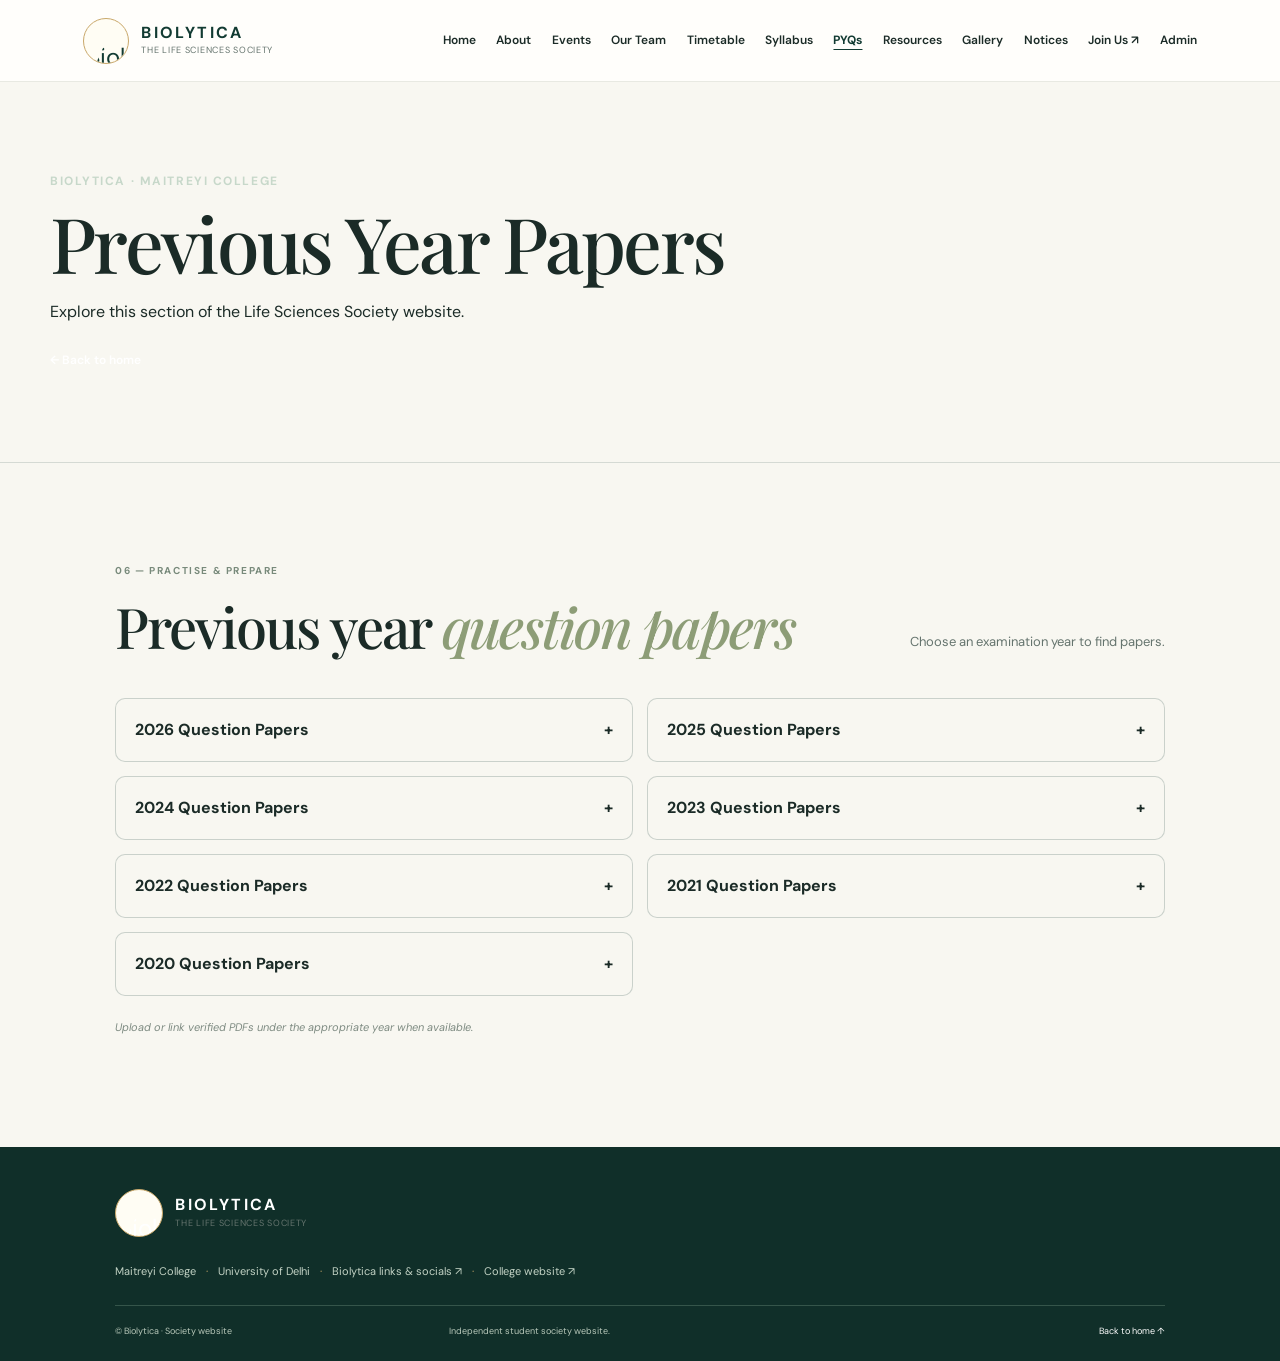
==== pyq.html @ ce1d99af "Add files via upload" ====
<!doctype html><html lang="en"><head><meta charset="utf-8"><meta name="viewport" content="width=device-width, initial-scale=1"><meta name="theme-color" content="#123b32"><meta name="description" content="Previous Year Papers — Biolytica, Life Sciences Society of Maitreyi College, University of Delhi."><title>Previous Year Papers | Biolytica</title><link rel="stylesheet" href="styles.css"></head><body><a class="skip-link" href="#main">Skip to content</a><header class="site-header"><a class="brand" href="index.html" aria-label="Biolytica home"><span class="brand-mark brand-logo"><img src="assets/biolytica-logo.jpg" alt="Biolytica Life Sciences Society logo"></span><span><strong>BIOLYTICA</strong><small>The Life Sciences Society</small></span></a><button class="menu-toggle" id="menuToggle" aria-expanded="false" aria-controls="primaryNav">Menu</button><nav id="primaryNav" class="nav"><a href="index.html" >Home</a><a href="about.html">About</a><a href="events.html">Events</a><a href="team.html">Our Team</a><a href="timetable.html">Timetable</a><a href="syllabus.html">Syllabus</a><a href="pyq.html" aria-current="page">PYQs</a><a href="resources.html">Resources</a><a href="gallery.html">Gallery</a><a href="notices.html">Notices</a><a href="join.html">Join Us ↗</a><a href="admin.html">Admin</a></nav></header><main id="main"><section class="page-intro"><p class="eyebrow">BIOLYTICA · MAITREYI COLLEGE</p><h1>Previous Year Papers</h1><p>Explore this section of the Life Sciences Society website.</p><a class="text-link" href="index.html">← Back to home</a></section><section class="pyq section-wrap tinted" id="pyq"><div class="section-heading"><div><div class="section-kicker">06 — PRACTISE &amp; PREPARE</div><h2>Previous year <em>question papers</em></h2></div><p>Choose an examination year to find papers.</p></div><div class="pyq-grid">
<details class="pyq-year"><summary>2026 Question Papers <span>+</span></summary><div class="pyq-content"><p>2026 papers for Life Sciences and relevant course subjects.</p><p class="section-footnote">PDF links for 2026 have not been supplied yet.</p></div></details><details class="pyq-year"><summary>2025 Question Papers <span>+</span></summary><div class="pyq-content"><p>2025 papers for Life Sciences and relevant course subjects.</p><p class="section-footnote">PDF links for 2025 have not been supplied yet.</p></div></details><details class="pyq-year"><summary>2024 Question Papers <span>+</span></summary><div class="pyq-content"><p>2024 papers for Life Sciences and relevant course subjects.</p><p class="section-footnote">PDF links for 2024 have not been supplied yet.</p></div></details><details class="pyq-year"><summary>2023 Question Papers <span>+</span></summary><div class="pyq-content"><p>2023 papers for Life Sciences and relevant course subjects.</p><p class="section-footnote">PDF links for 2023 have not been supplied yet.</p></div></details><details class="pyq-year"><summary>2022 Question Papers <span>+</span></summary><div class="pyq-content"><p>2022 papers for Life Sciences and relevant course subjects.</p><p class="section-footnote">PDF links for 2022 have not been supplied yet.</p></div></details><details class="pyq-year"><summary>2021 Question Papers <span>+</span></summary><div class="pyq-content"><p>2021 papers for Life Sciences and relevant course subjects.</p><p class="section-footnote">PDF links for 2021 have not been supplied yet.</p></div></details><details class="pyq-year"><summary>2020 Question Papers <span>+</span></summary><div class="pyq-content"><p>2020 papers for Life Sciences and relevant course subjects.</p><p class="section-footnote">PDF links for 2020 have not been supplied yet.</p></div></details></div><p class="section-footnote">Upload or link verified PDFs under the appropriate year when available.</p></section></main><footer class="footer"><a class="brand footer-brand" href="index.html"><span class="brand-mark brand-logo"><img src="assets/biolytica-logo.jpg" alt="Biolytica Life Sciences Society logo"></span><span><strong>BIOLYTICA</strong><small>The Life Sciences Society</small></span></a><div class="footer-info"><span>Maitreyi College</span><span>University of Delhi</span><span><a href="https://linktr.ee/biolyticamaitreyi2024" target="_blank" rel="noopener">Biolytica links &amp; socials ↗</a></span><span><a href="https://www.maitreyi.ac.in/" target="_blank" rel="noopener">College website ↗</a></span></div><div class="footer-bottom"><span>© <span id="year"></span> Biolytica · Society website</span><span>Independent student society website.</span><a href="index.html">Back to home ↑</a></div></footer><script src="script.js"></script></body></html>
---- styles.css ----
@import url('https://fonts.googleapis.com/css2?family=DM+Sans:wght@400;500;600;700&family=Playfair+Display:ital,wght@0,500;0,600;0,700;1,500;1,600&display=swap');
:root{--green:#123b32;--green2:#1f5144;--sage:#dfe9df;--cream:#f8f7f1;--paper:#fffefb;--gold:#c9a86a;--ink:#1b2b27;--muted:#65746e;--line:#dce2d9}
*{box-sizing:border-box}html{scroll-behavior:smooth;scroll-padding-top:85px}body{margin:0;background:var(--paper);color:var(--ink);font-family:"DM Sans",sans-serif;line-height:1.65}a{color:inherit;text-decoration:none}.skip-link{position:absolute;top:-60px;left:12px;background:white;padding:10px;z-index:20}.skip-link:focus{top:12px}.site-header{height:82px;padding:0 6.5%;display:flex;align-items:center;justify-content:space-between;background:var(--paper);border-bottom:1px solid #e8e9e2;position:sticky;top:0;z-index:10}.brand{display:flex;gap:12px;align-items:center;color:var(--green)}.brand-mark{width:39px;height:39px;display:grid;place-items:center;border:1px solid var(--gold);border-radius:50%;font-size:24px;color:var(--green)}.brand strong{display:block;font-size:16px;letter-spacing:.15em;line-height:1.3}.brand small{display:block;font-size:9px;letter-spacing:.08em;text-transform:uppercase;color:var(--muted)}.nav{display:flex;align-items:center;gap:28px;font-size:12px;font-weight:600}.nav a:hover,.text-link:hover,.inline-link:hover{color:#9a783f}.nav-join{padding:10px 17px;border:1px solid var(--green);border-radius:2px}.menu-toggle{display:none;background:none;border:1px solid var(--line);padding:8px 12px}
.hero{background:var(--green);color:white;min-height:620px;position:relative;display:grid;grid-template-columns:1.05fr .95fr;padding:90px 9% 85px;overflow:hidden}.hero-copy{position:relative;z-index:2;align-self:center}.eyebrow,.section-kicker{font-size:10px;letter-spacing:.16em;font-weight:700}.eyebrow{color:#c7d8ca;display:flex;align-items:center;gap:10px}.eyebrow span{width:22px;height:1px;background:var(--gold)}h1,h2,h3,p{margin-top:0}h1,h2{font-family:"Playfair Display",serif;font-weight:500;line-height:1.1;letter-spacing:-.035em}h1{font-size:clamp(48px,6vw,78px);margin:28px 0 24px}h1 em,h2 em{font-weight:500;color:var(--gold)}.hero-intro{max-width:470px;color:#d3dfd6;font-size:15px;line-height:1.9}.hero-actions{display:flex;align-items:center;gap:28px;margin-top:32px}.button{display:inline-flex;align-items:center;gap:24px;padding:14px 18px;font-size:12px;font-weight:700;border-radius:2px;transition:transform .2s}.button:hover{transform:translateY(-2px)}.button-light{background:var(--cream);color:var(--green)}.text-link{font-size:12px;font-weight:600;color:white}.hero-note{display:flex;align-items:center;gap:12px;margin-top:58px;color:#b9cdc0;font-size:10px;letter-spacing:.05em}.note-line{width:34px;height:1px;background:var(--gold)}.hero-art{position:relative;min-height:400px;display:grid;place-items:center}.orbit{position:absolute;border:1px solid rgba(213,230,213,.22);border-radius:50%;width:340px;height:340px}.orbit-two{width:250px;height:250px;border-color:rgba(201,168,106,.35)}.leaf{position:absolute;width:105px;height:180px;background:linear-gradient(135deg,#91ad8b,#2e6a53);border-radius:100% 0 100% 0;transform-origin:bottom center;opacity:.9}.leaf:after{content:"";position:absolute;left:50%;top:8%;height:85%;width:1px;background:rgba(248,247,241,.55);transform:rotate(-15deg)}.leaf-one{transform:rotate(-35deg) translate(-18px,0)}.leaf-two{transform:rotate(35deg) translate(18px,0);background:linear-gradient(135deg,#c4d4b8,#54866a)}.leaf-three{width:72px;height:128px;transform:rotate(2deg) translateY(25px);background:linear-gradient(135deg,#e0c48b,#9b9b60)}.molecule{position:absolute;color:#e4d3a8;font-size:24px;letter-spacing:6px}.molecule i{font-style:normal;color:#8aaf99}.m-one{top:19%;right:0}.m-two{bottom:17%;left:1%;font-size:19px}.art-caption{position:absolute;bottom:0;left:0;right:0;display:flex;justify-content:space-between;font-size:9px;letter-spacing:.12em;color:#b8cbbd}.hero-bottom{position:absolute;bottom:22px;left:9%;right:9%;display:flex;justify-content:space-between;color:#adc4b4;font-size:9px;letter-spacing:.14em}
.section-wrap{padding:100px 9%}.section-kicker{color:#788a7b}.intro-content{display:grid;grid-template-columns:1fr 1fr;gap:9%;padding:32px 0 55px}.intro h2,.section-heading h2{font-size:clamp(38px,4.5vw,56px);margin:0}.intro h2 em,.section-heading h2 em{color:#8d9d77}.intro-content>div{max-width:530px;color:var(--muted);font-size:14px}.lead{font-family:"Playfair Display",serif;font-size:22px;line-height:1.5;color:var(--ink)}.placeholder-note,.section-footnote{font-size:11px;color:#7e8b82;font-style:italic}.principles{display:grid;grid-template-columns:repeat(3,1fr);border-top:1px solid var(--line)}.principles article{padding:28px 25px 0 0}.principles article+article{padding-left:28px;border-left:1px solid var(--line)}.principles span{font-size:10px;color:#a58a58;letter-spacing:.1em}.principles h3{font-family:"Playfair Display",serif;font-size:25px;font-weight:500;margin:13px 0 8px}.principles p{font-size:12px;color:var(--muted);max-width:240px}
.tinted{background:var(--cream)}.section-heading{display:flex;justify-content:space-between;align-items:end;gap:30px;margin-bottom:42px}.section-heading>p{max-width:310px;color:var(--muted);font-size:13px;margin-bottom:4px}.section-heading h2{margin-top:15px}.card-grid{display:grid;grid-template-columns:repeat(3,1fr);gap:22px}.event-card{background:white;border:1px solid #eceee7}.card-image{height:170px;position:relative;display:flex;align-items:center;justify-content:center;overflow:hidden}.card-image>span{position:absolute;top:14px;left:14px;font-size:9px;letter-spacing:.14em;background:rgba(255,255,255,.8);padding:5px 8px;color:var(--green)}.card-image>b{font-size:74px;font-weight:400;opacity:.75}.image-lab{background:radial-gradient(circle at 50% 45%,#b7d0b5,#729a7c 70%,#456f5b)}.image-leaf{background:radial-gradient(circle at 55% 40%,#f0e7c9,#c7d4b6 65%,#93ad8e)}.image-cells{background:radial-gradient(circle at 40% 45%,#d7d5bc,#9bb9a6 65%,#6b917d)}.card-body{padding:23px}.card-meta{display:flex;justify-content:space-between;font-size:9px;letter-spacing:.1em;color:#829085}.card-body h3{font-family:"Playfair Display",serif;font-size:23px;font-weight:500;margin:16px 0 9px}.card-body p{font-size:12px;color:var(--muted);min-height:60px}.inline-link{display:flex;justify-content:space-between;border-top:1px solid var(--line);padding-top:13px;font-size:11px;font-weight:700}.section-footnote{margin-top:22px}
.team-grid{display:grid;grid-template-columns:repeat(2,1fr);gap:0 30px}.person{display:flex;gap:18px;align-items:center;padding:23px 0;border-bottom:1px solid var(--line)}.avatar{width:72px;height:82px;display:grid;place-items:center;font-size:29px;color:var(--green);background:#dce7d9}.avatar-b{background:#e8dfc9}.avatar-c{background:#e3e9df}.avatar-d{background:#d6e4df}.person-role{font-size:9px;letter-spacing:.13em;color:#8d9b8a}.person h3{font-family:"Playfair Display",serif;font-size:21px;font-weight:500;margin:5px 0}.person p{font-size:11px;color:var(--muted);margin:0}
.gallery-grid{display:grid;grid-template-columns:1.2fr 1fr 1fr;gap:15px}.gallery-tile{min-height:240px;padding:20px;display:flex;flex-direction:column;justify-content:space-between;color:white;position:relative;overflow:hidden;background:#537b64}.gallery-tile:before{content:"";position:absolute;inset:0;background:linear-gradient(140deg,rgba(13,47,37,.08),rgba(13,47,37,.7))}.gallery-tile>*{position:relative}.gallery-tile span{font-size:9px;letter-spacing:.12em}.gallery-tile b{font-family:"Playfair Display",serif;font-size:24px;font-weight:500}.gallery-one{background:radial-gradient(ellipse at 20% 20%,#d6dcb4,#789b75 45%,#345d4a)}.gallery-two{background:radial-gradient(ellipse at 70% 25%,#b8d0be,#678a83 45%,#314e4b)}.gallery-three{background:radial-gradient(ellipse at 30% 30%,#d6c99d,#8ca78b 50%,#3e6652)}
.notice-list{border-top:1px solid var(--line)}.notice-list article{display:grid;grid-template-columns:150px 1fr 30px;gap:22px;align-items:center;padding:25px 0;border-bottom:1px solid var(--line)}.notice-date{font-size:9px;letter-spacing:.12em;color:#8b9a8d}.notice-date span{display:block;font-size:20px;font-family:"Playfair Display",serif;color:#b29a68;margin-top:5px}.notice-list h3{font-family:"Playfair Display",serif;font-weight:500;font-size:22px;margin:0 0 4px}.notice-list p{font-size:12px;color:var(--muted);margin:0}.notice-arrow{color:#a58a58}
.join{position:relative;overflow:hidden;text-align:center;padding:95px 20px 90px;background:#e5ecdf}.join .section-kicker{color:#6d826d}.join h2{font-size:clamp(45px,6vw,70px);margin:20px 0}.join h2 em{color:#7b946f}.join>p{max-width:470px;margin:0 auto 26px;color:#5d6c61;font-size:14px}.button-dark{background:var(--green);color:white}.join-hint{font-size:10px!important;margin-top:15px!important}.join-pattern{position:absolute;right:8%;top:8%;font-size:180px;color:rgba(18,59,50,.06)}.footer{background:#102f29;color:#e7eee5;padding:42px 9% 22px}.footer-brand{color:white}.footer-brand .brand-mark{color:white}.footer-info{margin:25px 0;color:#c2d2c4;display:flex;gap:10px;font-size:11px}.footer-info span+span:before{content:"·";margin-right:10px;color:var(--gold)}.footer-bottom{border-top:1px solid #35554a;padding-top:18px;display:grid;grid-template-columns:1fr 2fr auto;gap:18px;color:#b8c8ba;font-size:9px;align-items:start}.footer-bottom a{color:#fff}
@media(max-width:850px){.site-header{padding:0 5%;height:72px}.menu-toggle{display:block}.nav{display:none;position:absolute;top:71px;left:0;right:0;background:var(--paper);padding:20px 5%;border-bottom:1px solid var(--line);flex-direction:column;align-items:stretch;gap:16px}.nav.open{display:flex}.nav-join{text-align:center}.hero{grid-template-columns:1fr;padding:70px 7% 80px}.hero-art{min-height:330px;grid-row:1;margin-bottom:20px}.hero-copy{grid-row:2}.hero-bottom{left:7%;right:7%}.section-wrap{padding:72px 7%}.intro-content{gap:30px}.section-heading{align-items:start;flex-direction:column;gap:10px}.section-heading>p{margin:0}.card-grid{gap:14px}.card-body{padding:17px}.gallery-tile{min-height:200px}.footer{padding:38px 7% 20px}}
@media(max-width:600px){.brand strong{font-size:14px}.brand small{font-size:8px}.brand-mark{width:34px;height:34px}.hero{padding-top:38px}.hero-art{min-height:260px}.orbit{width:250px;height:250px}.orbit-two{width:185px;height:185px}.leaf{width:76px;height:132px}.leaf-three{width:55px;height:98px}.hero-intro{font-size:14px}.hero-actions{gap:18px;flex-wrap:wrap}.hero-note{margin-top:38px}.hero-bottom{font-size:7px}.intro-content{grid-template-columns:1fr;padding-bottom:35px}.principles{grid-template-columns:1fr}.principles article,.principles article+article{padding:20px 0;border-left:0;border-bottom:1px solid var(--line)}.principles article:last-child{border-bottom:0}.card-grid{grid-template-columns:1fr}.card-image{height:190px}.team-grid{grid-template-columns:1fr}.gallery-grid{grid-template-columns:1fr}.gallery-tile{min-height:170px}.notice-list article{grid-template-columns:65px 1fr 15px;gap:12px}.notice-list h3{font-size:18px}.notice-list p{font-size:11px}.footer-bottom{grid-template-columns:1fr;gap:10px}.footer-info{flex-direction:column;gap:0}.footer-info span+span:before{content:"";margin:0}.join-pattern{font-size:100px;right:-5%}}

/* Added content styling: existing fonts, palette and visual theme remain unchanged. */
.brand-logo{overflow:hidden;padding:0;border:0;background:var(--paper)}
.brand-logo img{display:block;width:100%;height:100%;object-fit:cover;border-radius:50%}
.resource-grid{display:grid;grid-template-columns:repeat(3,minmax(0,1fr));gap:22px}
.resource-card{background:var(--paper);border:1px solid var(--line);padding:26px;display:flex;flex-direction:column;align-items:flex-start;min-height:245px}
.resource-tag{font-size:9px;letter-spacing:.13em;color:var(--muted);font-weight:700}
.resource-card h3{font-family:"Playfair Display",serif;font-size:24px;font-weight:500;line-height:1.25;margin:18px 0 10px}
.resource-card p{font-size:12px;color:var(--muted);margin-bottom:22px}
.resource-card .inline-link{margin-top:auto;width:100%;align-items:center}
@media(max-width:850px){.resource-grid{grid-template-columns:repeat(2,minmax(0,1fr))}}
@media(max-width:600px){.resource-grid{grid-template-columns:1fr}.resource-card{min-height:0}}

/* Academic resources and team updates */
.subsection-title{margin:2.5rem 0 1.4rem;font-family:var(--font-display,inherit);font-size:1.15rem;text-align:center}
.timetable-grid{display:grid;grid-template-columns:repeat(3,minmax(0,1fr));gap:1.25rem;align-items:start}
.timetable-image{display:block;width:100%;height:auto;margin:1rem 0;border:1px solid rgba(18,59,50,.14);border-radius:8px;background:#fff}
.pyq-grid{display:grid;grid-template-columns:repeat(2,minmax(0,1fr));gap:.9rem}
.pyq-year{border:1px solid rgba(18,59,50,.2);border-radius:10px;background:var(--cream,#f6f1e7);overflow:hidden}
.pyq-year summary{cursor:pointer;list-style:none;padding:1.1rem 1.2rem;font-weight:700;display:flex;justify-content:space-between;gap:1rem}
.pyq-year summary::-webkit-details-marker{display:none}
.pyq-year[open] summary span{transform:rotate(45deg)}
.pyq-year summary span{transition:transform .2s}
.pyq-content{padding:0 1.2rem 1.2rem}
.person .avatar{display:grid;place-items:center;font-weight:700;letter-spacing:.04em}
@media(max-width:800px){.timetable-grid{grid-template-columns:1fr}.timetable-grid .resource-card{max-width:100%}.pyq-grid{grid-template-columns:1fr}}

/* Responsive polish, real team portraits, and admin study-material publishing */
html{scroll-padding-top:90px;overflow-x:hidden}body{overflow-x:hidden}img{max-width:100%}.site-header{gap:1rem}.brand{flex-shrink:0}.brand-logo{width:46px;height:46px;overflow:hidden;border:1px solid var(--gold);border-radius:50%;background:#fffdf4;display:grid;place-items:center;flex-shrink:0}.brand-logo img{width:100%;height:100%;object-fit:contain;padding:2px;border-radius:50%}.footer-brand .brand-logo{width:48px;height:48px}.nav{gap:clamp(10px,1.6vw,25px)}.team-grid{grid-template-columns:repeat(3,minmax(0,1fr));gap:14px}.person{min-width:0;display:flex;flex-direction:column;align-items:stretch;padding:0 0 18px;background:var(--paper);border:1px solid var(--line);border-radius:8px;overflow:hidden;gap:0}.person>div{padding:15px 16px 0}.person-photo{display:block;width:100%;height:250px;object-fit:cover;object-position:center 35%;background:var(--sage)}.person h3{font-size:clamp(17px,1.6vw,21px);overflow-wrap:anywhere}.person-role{display:block;line-height:1.5}.team-grid-officers{grid-template-columns:repeat(3,minmax(0,1fr))}.team-grid-core{grid-template-columns:repeat(3,minmax(0,1fr))}.timetable-grid{grid-template-columns:repeat(3,minmax(0,1fr))}.timetable-grid .resource-card{min-width:0}.timetable-image{width:100%;max-height:420px;object-fit:contain;object-position:top;background:#fff}.resource-grid,.card-grid,.gallery-grid{min-width:0}.pyq-grid{grid-template-columns:repeat(2,minmax(0,1fr))}.admin-panel{border:1px solid var(--line);background:var(--paper);border-radius:8px}.admin-panel summary{cursor:pointer;display:flex;justify-content:space-between;gap:1rem;padding:20px 22px;font-weight:700;color:var(--green);list-style:none}.admin-panel summary::-webkit-details-marker{display:none}.admin-panel-inner{padding:0 22px 22px}.admin-warning{padding:14px 16px;background:var(--cream);border-left:3px solid var(--gold);font-size:12px;color:var(--muted)}.upload-form{display:grid;gap:16px}.upload-form label{display:grid;gap:7px;font-size:12px;font-weight:700}.upload-form input,.upload-form select{width:100%;min-width:0;padding:12px;border:1px solid var(--line);border-radius:5px;background:white;color:var(--ink);font:inherit;font-size:14px}.upload-fields{display:grid;grid-template-columns:2fr 1fr 1fr;gap:14px}.upload-form button{justify-self:start;border:0;padding:13px 18px;cursor:pointer;font:inherit}.upload-status{font-size:12px;color:var(--muted);overflow-wrap:anywhere}.uploaded-materials{margin-top:35px}.uploaded-materials h3{font-family:"Playfair Display",serif;font-weight:500;font-size:26px}.materials-list{display:grid;grid-template-columns:repeat(3,minmax(0,1fr));gap:12px}.material-item{border:1px solid var(--line);background:var(--paper);padding:18px;border-radius:6px;min-width:0}.material-item small{font-size:9px;letter-spacing:.1em;color:var(--muted);text-transform:uppercase}.material-item h4{font-family:"Playfair Display",serif;font-size:18px;overflow-wrap:anywhere;margin:8px 0}.material-item a{font-size:12px;font-weight:700;color:var(--green);text-decoration:underline}.menu-toggle{cursor:pointer}
@media(max-width:1050px){.site-header{padding-inline:4%}.nav{gap:10px;font-size:11px}.nav a{white-space:nowrap}.brand small{display:none}.team-grid,.team-grid-core{grid-template-columns:repeat(2,minmax(0,1fr))}.person-photo{height:230px}.timetable-grid{grid-template-columns:1fr 1fr}}
@media(max-width:850px){.site-header{padding:0 5%;height:72px}.nav{gap:16px}.brand-logo{width:40px;height:40px}.section-wrap{padding:68px 6%}.team-grid-officers,.team-grid-core{grid-template-columns:repeat(2,minmax(0,1fr))}.person-photo{height:clamp(190px,34vw,300px)}.upload-fields{grid-template-columns:1fr 1fr}.upload-fields label:first-child{grid-column:1/-1}.materials-list{grid-template-columns:repeat(2,minmax(0,1fr))}}
@media(max-width:600px){.site-header{height:68px;padding-inline:4%;gap:8px}.brand{gap:8px}.brand-logo{width:38px;height:38px}.brand strong{font-size:12px;letter-spacing:.1em}.brand small{display:none}.menu-toggle{font-size:12px;padding:8px 10px}.nav{top:67px;max-height:calc(100dvh - 70px);overflow-y:auto;padding:18px 6%;gap:13px}.nav a{white-space:normal;font-size:14px}.hero{grid-template-columns:1fr;min-height:auto;padding:42px 6% 72px}.hero-art{min-height:235px;grid-row:1}.hero-copy{grid-row:2}.hero h1{font-size:clamp(38px,11vw,54px);line-height:1.08}.hero-bottom{font-size:7px;gap:10px}.section-wrap{padding:52px 5%}.section-heading{gap:12px;margin-bottom:28px}.section-heading h2{font-size:clamp(31px,9vw,42px)}.section-heading>p{font-size:13px}.team-grid,.team-grid-officers,.team-grid-core{grid-template-columns:repeat(2,minmax(0,1fr));gap:10px}.person-photo{height:clamp(145px,48vw,230px)}.person>div{padding:12px 10px 0}.person h3{font-size:16px;line-height:1.25}.person-role{font-size:8px;letter-spacing:.08em}.subsection-title{text-align:left;margin:1.8rem 0 1rem}.timetable-grid,.resource-grid,.card-grid,.pyq-grid,.materials-list{grid-template-columns:1fr}.timetable-image{max-height:none}.resource-card{padding:20px}.admin-panel summary{padding:16px}.admin-panel-inner{padding:0 15px 18px}.upload-fields{grid-template-columns:1fr}.upload-fields label:first-child{grid-column:auto}.upload-form button{width:100%;justify-self:stretch}.uploaded-materials h3{font-size:23px}.gallery-tile{min-height:180px}.footer{padding:32px 5% 20px}}
@media(max-width:360px){.team-grid,.team-grid-officers,.team-grid-core{grid-template-columns:1fr}.person-photo{height:260px}.hero-bottom{display:none}.brand strong{font-size:11px}}

/* Multi-page navigation and responsive landing-page menu */
.nav a[aria-current="page"]{color:var(--green,#123b32);font-weight:700;text-decoration:underline;text-underline-offset:5px}
.page-intro{padding:clamp(2.5rem,7vw,6rem) max(1.25rem,calc((100% - 1180px)/2));background:var(--cream,#f4f0e6);border-bottom:1px solid rgba(18,59,50,.15)}
.page-intro .eyebrow{font-size:.75rem;letter-spacing:.13em;font-weight:700}.page-intro h1{font-size:clamp(2.2rem,6vw,4.8rem);line-height:1.04;margin:.5rem 0 1rem}.page-intro>p:not(.eyebrow){max-width:42rem}.page-intro .text-link{display:inline-block;margin-top:.6rem}
.home-menu{padding-top:clamp(3rem,7vw,6rem);padding-bottom:clamp(3rem,7vw,6rem)}
.menu-card-grid{display:grid;grid-template-columns:repeat(3,minmax(0,1fr));gap:1rem;margin-top:2rem}
.menu-card{position:relative;display:block;min-width:0;padding:1.5rem;border:1px solid rgba(18,59,50,.18);border-radius:16px;background:rgba(255,255,255,.62);color:inherit;text-decoration:none;transition:transform .2s ease,border-color .2s ease,box-shadow .2s ease}
.menu-card:hover,.menu-card:focus-visible{transform:translateY(-3px);border-color:var(--green,#123b32);box-shadow:0 12px 28px rgba(18,59,50,.08)}
.menu-card>span{font-size:.75rem;letter-spacing:.12em;color:var(--muted,#68756c)}.menu-card h3{font-size:1.3rem;margin:.7rem 1.5rem .5rem 0}.menu-card p{margin:0;line-height:1.6;color:var(--muted,#68756c)}.menu-card>b{position:absolute;right:1.4rem;top:1.3rem;font-size:1.1rem}
@media(max-width:900px){.menu-card-grid{grid-template-columns:repeat(2,minmax(0,1fr))}.site-header{gap:.75rem}.nav{max-height:min(75vh,620px);overflow-y:auto}}
@media(max-width:560px){.menu-card-grid{grid-template-columns:1fr;gap:.75rem}.menu-card{padding:1.2rem}.page-intro{padding:2.5rem 1.15rem}.page-intro h1{font-size:clamp(2rem,11vw,3rem)}.brand small{display:none}.site-header{padding-inline:1rem}.nav.open{display:flex;flex-direction:column;align-items:stretch}.nav.open a{padding:.75rem .5rem;border-bottom:1px solid rgba(18,59,50,.1)}}
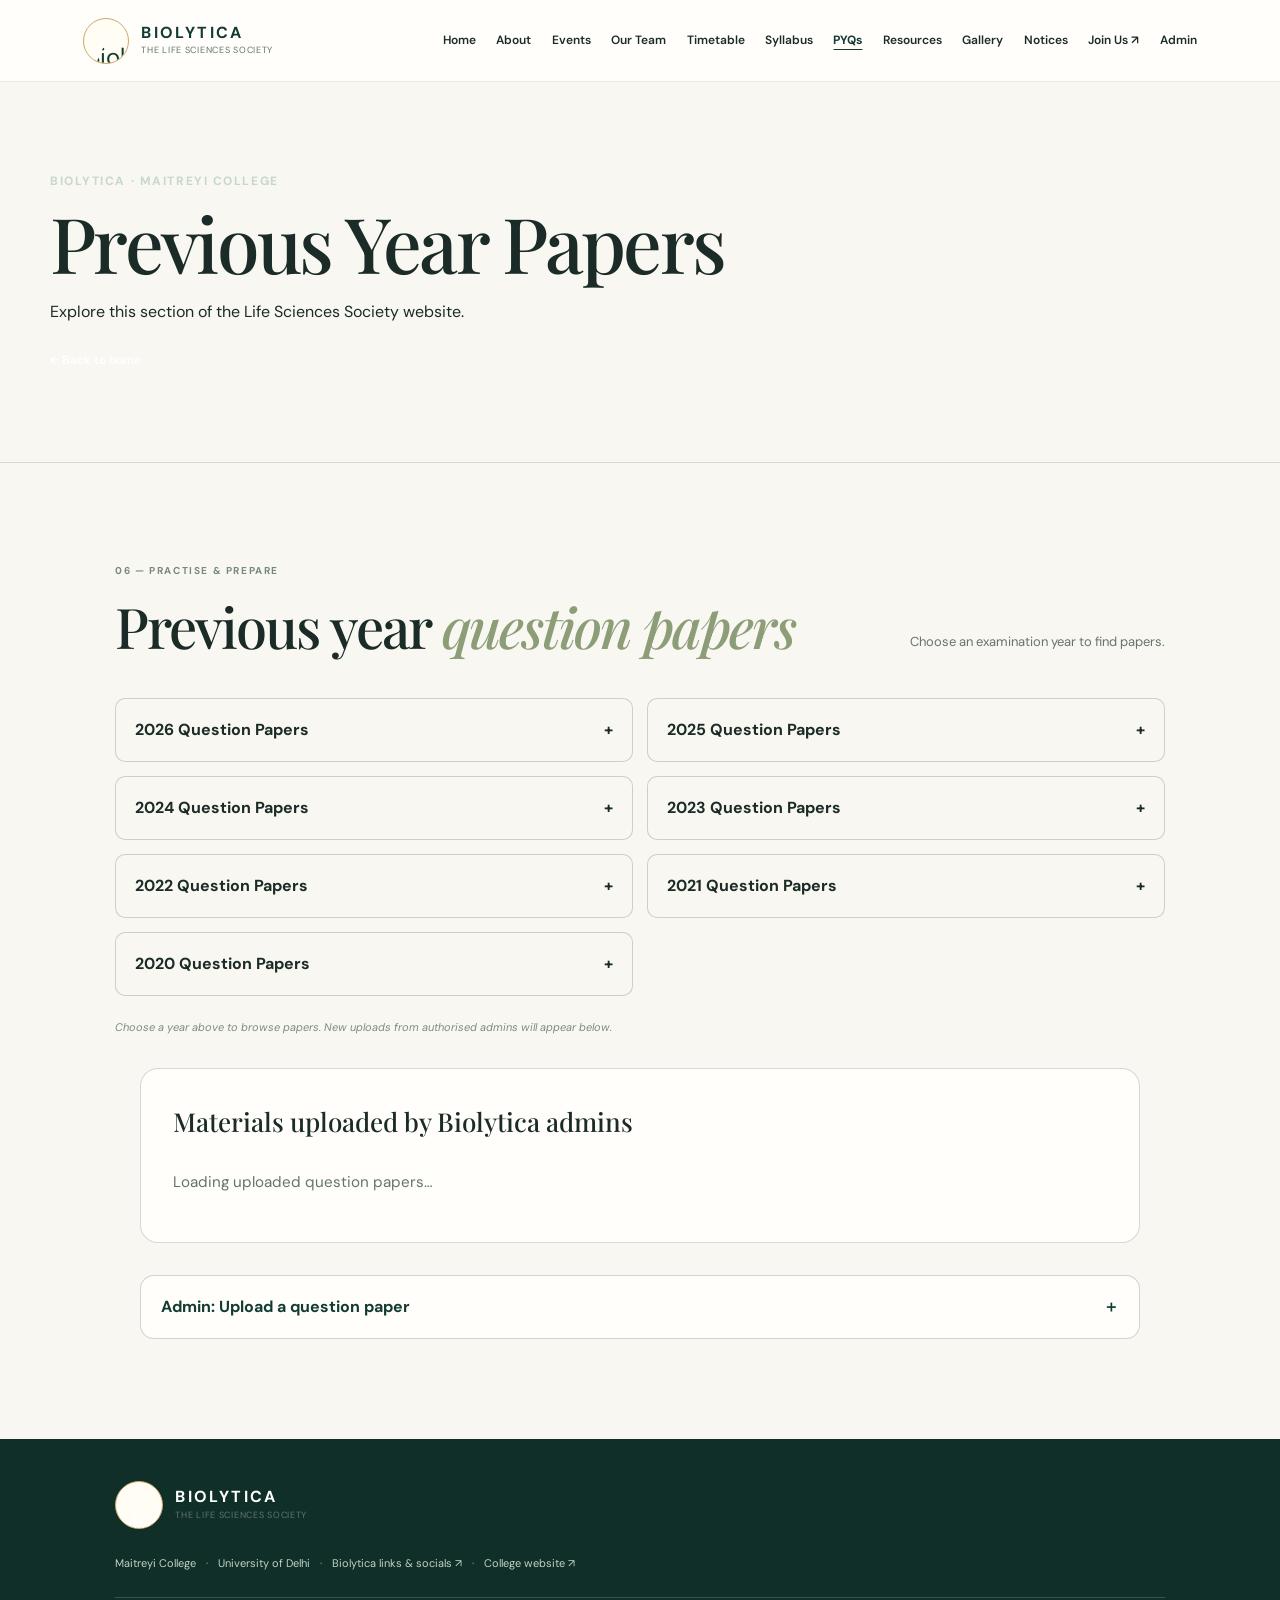
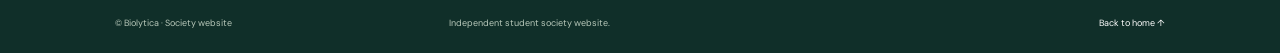
==== commit bf5f3694: "Add files via upload" ====
--- a/pyq.html
+++ b/pyq.html
@@ -1,2 +1,27 @@
 <!doctype html><html lang="en"><head><meta charset="utf-8"><meta name="viewport" content="width=device-width, initial-scale=1"><meta name="theme-color" content="#123b32"><meta name="description" content="Previous Year Papers — Biolytica, Life Sciences Society of Maitreyi College, University of Delhi."><title>Previous Year Papers | Biolytica</title><link rel="stylesheet" href="styles.css"></head><body><a class="skip-link" href="#main">Skip to content</a><header class="site-header"><a class="brand" href="index.html" aria-label="Biolytica home"><span class="brand-mark brand-logo"><img src="assets/biolytica-logo.jpg" alt="Biolytica Life Sciences Society logo"></span><span><strong>BIOLYTICA</strong><small>The Life Sciences Society</small></span></a><button class="menu-toggle" id="menuToggle" aria-expanded="false" aria-controls="primaryNav">Menu</button><nav id="primaryNav" class="nav"><a href="index.html" >Home</a><a href="about.html">About</a><a href="events.html">Events</a><a href="team.html">Our Team</a><a href="timetable.html">Timetable</a><a href="syllabus.html">Syllabus</a><a href="pyq.html" aria-current="page">PYQs</a><a href="resources.html">Resources</a><a href="gallery.html">Gallery</a><a href="notices.html">Notices</a><a href="join.html">Join Us ↗</a><a href="admin.html">Admin</a></nav></header><main id="main"><section class="page-intro"><p class="eyebrow">BIOLYTICA · MAITREYI COLLEGE</p><h1>Previous Year Papers</h1><p>Explore this section of the Life Sciences Society website.</p><a class="text-link" href="index.html">← Back to home</a></section><section class="pyq section-wrap tinted" id="pyq"><div class="section-heading"><div><div class="section-kicker">06 — PRACTISE &amp; PREPARE</div><h2>Previous year <em>question papers</em></h2></div><p>Choose an examination year to find papers.</p></div><div class="pyq-grid">
-<details class="pyq-year"><summary>2026 Question Papers <span>+</span></summary><div class="pyq-content"><p>2026 papers for Life Sciences and relevant course subjects.</p><p class="section-footnote">PDF links for 2026 have not been supplied yet.</p></div></details><details class="pyq-year"><summary>2025 Question Papers <span>+</span></summary><div class="pyq-content"><p>2025 papers for Life Sciences and relevant course subjects.</p><p class="section-footnote">PDF links for 2025 have not been supplied yet.</p></div></details><details class="pyq-year"><summary>2024 Question Papers <span>+</span></summary><div class="pyq-content"><p>2024 papers for Life Sciences and relevant course subjects.</p><p class="section-footnote">PDF links for 2024 have not been supplied yet.</p></div></details><details class="pyq-year"><summary>2023 Question Papers <span>+</span></summary><div class="pyq-content"><p>2023 papers for Life Sciences and relevant course subjects.</p><p class="section-footnote">PDF links for 2023 have not been supplied yet.</p></div></details><details class="pyq-year"><summary>2022 Question Papers <span>+</span></summary><div class="pyq-content"><p>2022 papers for Life Sciences and relevant course subjects.</p><p class="section-footnote">PDF links for 2022 have not been supplied yet.</p></div></details><details class="pyq-year"><summary>2021 Question Papers <span>+</span></summary><div class="pyq-content"><p>2021 papers for Life Sciences and relevant course subjects.</p><p class="section-footnote">PDF links for 2021 have not been supplied yet.</p></div></details><details class="pyq-year"><summary>2020 Question Papers <span>+</span></summary><div class="pyq-content"><p>2020 papers for Life Sciences and relevant course subjects.</p><p class="section-footnote">PDF links for 2020 have not been supplied yet.</p></div></details></div><p class="section-footnote">Upload or link verified PDFs under the appropriate year when available.</p></section></main><footer class="footer"><a class="brand footer-brand" href="index.html"><span class="brand-mark brand-logo"><img src="assets/biolytica-logo.jpg" alt="Biolytica Life Sciences Society logo"></span><span><strong>BIOLYTICA</strong><small>The Life Sciences Society</small></span></a><div class="footer-info"><span>Maitreyi College</span><span>University of Delhi</span><span><a href="https://linktr.ee/biolyticamaitreyi2024" target="_blank" rel="noopener">Biolytica links &amp; socials ↗</a></span><span><a href="https://www.maitreyi.ac.in/" target="_blank" rel="noopener">College website ↗</a></span></div><div class="footer-bottom"><span>© <span id="year"></span> Biolytica · Society website</span><span>Independent student society website.</span><a href="index.html">Back to home ↑</a></div></footer><script src="script.js"></script></body></html>+<details class="pyq-year"><summary>2026 Question Papers <span>+</span></summary><div class="pyq-content"><p>2026 papers for Life Sciences and relevant course subjects.</p><p class="section-footnote">PDF links for 2026 have not been supplied yet.</p></div></details><details class="pyq-year"><summary>2025 Question Papers <span>+</span></summary><div class="pyq-content"><p>2025 papers for Life Sciences and relevant course subjects.</p><p class="section-footnote">PDF links for 2025 have not been supplied yet.</p></div></details><details class="pyq-year"><summary>2024 Question Papers <span>+</span></summary><div class="pyq-content"><p>2024 papers for Life Sciences and relevant course subjects.</p><p class="section-footnote">PDF links for 2024 have not been supplied yet.</p></div></details><details class="pyq-year"><summary>2023 Question Papers <span>+</span></summary><div class="pyq-content"><p>2023 papers for Life Sciences and relevant course subjects.</p><p class="section-footnote">PDF links for 2023 have not been supplied yet.</p></div></details><details class="pyq-year"><summary>2022 Question Papers <span>+</span></summary><div class="pyq-content"><p>2022 papers for Life Sciences and relevant course subjects.</p><p class="section-footnote">PDF links for 2022 have not been supplied yet.</p></div></details><details class="pyq-year"><summary>2021 Question Papers <span>+</span></summary><div class="pyq-content"><p>2021 papers for Life Sciences and relevant course subjects.</p><p class="section-footnote">PDF links for 2021 have not been supplied yet.</p></div></details><details class="pyq-year"><summary>2020 Question Papers <span>+</span></summary><div class="pyq-content"><p>2020 papers for Life Sciences and relevant course subjects.</p><p class="section-footnote">PDF links for 2020 have not been supplied yet.</p></div></details></div><p class="section-footnote">Choose a year above to browse papers. New uploads from authorised admins will appear below.</p>
+<div id="uploadedMaterials" class="uploaded-materials" aria-live="polite"><h3>Materials uploaded by Biolytica admins</h3><p class="materials-loading">Loading uploaded question papers…</p></div>
+<section class="pyq-admin-upload" aria-labelledby="pyqAdminHeading">
+  <details class="admin-panel">
+    <summary><span>Admin: Upload a question paper</span><span aria-hidden="true">＋</span></summary>
+    <div class="admin-panel-inner">
+      <p class="admin-warning"><strong>For authorised admins only.</strong> This static GitHub Pages site publishes uploads directly to the repository. Use a fine-grained GitHub token restricted to this repository with <em>Contents: Read and write</em> permission. The token is used for this upload only and is not saved by the page. Never share your token.</p>
+      <form class="upload-form" id="materialUploadForm">
+        <label>GitHub fine-grained token<input autocomplete="off" id="githubToken" placeholder="github_pat_…" required type="password" /></label>
+        <label>Question paper title<input id="materialTitle" maxlength="100" placeholder="e.g. B.Sc. Life Sciences — Semester I, 2024" required /></label>
+        <div class="upload-fields">
+          <label>Material type<select id="materialCategory"><option value="PYQ" selected>Previous year question paper</option></select></label>
+          <label>Question paper year<select id="materialYear" required><option value="">Select year</option><option>2026</option><option>2025</option><option>2024</option><option>2023</option><option>2022</option><option>2021</option><option>2020</option></select></label>
+        </div>
+        <label>Choose paper file (PDF, DOC/DOCX, PPT/PPTX or image; max 20 MB)<input accept=".pdf,.doc,.docx,.ppt,.pptx,.jpg,.jpeg,.png" id="materialFile" required type="file" /></label>
+        <button class="button button-dark" id="uploadMaterialButton" type="submit">Upload and publish PYQ ↗</button>
+        <p aria-live="polite" class="upload-status" id="uploadStatus" role="status">After uploading, GitHub Pages may take 1–3 minutes to show the new paper.</p>
+      </form>
+    </div>
+  </details>
+</section>
+<style>
+.uploaded-materials,.pyq-admin-upload{max-width:1000px;margin:2rem auto 0;padding:clamp(1rem,3vw,2rem);border:1px solid rgba(18,59,50,.18);border-radius:18px;background:var(--paper,#fffdf7);box-sizing:border-box}
+.uploaded-materials h3{margin-top:0}.materials-list{display:grid;grid-template-columns:repeat(auto-fit,minmax(min(100%,220px),1fr));gap:1rem}.material-item{min-width:0;padding:1rem;border:1px solid rgba(18,59,50,.16);border-radius:12px;overflow-wrap:anywhere}.material-item h4{margin:.5rem 0}.material-item a{overflow-wrap:anywhere}.materials-loading,.upload-status{color:var(--muted,#606b64);font-size:.95rem}.pyq-admin-upload{padding:0;border:0;background:transparent}.pyq-admin-upload .admin-panel{border:1px solid rgba(18,59,50,.2);border-radius:14px;overflow:hidden;background:var(--paper,#fffdf7)}.pyq-admin-upload .admin-panel>summary{cursor:pointer;display:flex;justify-content:space-between;gap:1rem;padding:1.1rem 1.25rem;font-weight:700}.admin-panel-inner{padding:clamp(1rem,3vw,1.5rem)}.admin-warning{padding:1rem;border-left:4px solid #b48b48;background:rgba(180,139,72,.1);line-height:1.6}.upload-form{display:grid;gap:1rem}.upload-form label{display:grid;gap:.45rem;font-weight:600}.upload-form input,.upload-form select{box-sizing:border-box;width:100%;max-width:100%;padding:.8rem;border:1px solid #c9cec7;border-radius:8px;background:white;color:#17251f;font:inherit}.upload-fields{display:grid;grid-template-columns:repeat(2,minmax(0,1fr));gap:1rem}.upload-status{overflow-wrap:anywhere}@media(max-width:600px){.uploaded-materials{padding:1rem;border-radius:12px}.upload-fields{grid-template-columns:1fr}.pyq-admin-upload .admin-panel>summary{padding:1rem}.upload-form input[type=file]{font-size:.9rem}}
+</style>
+</section></main><footer class="footer"><a class="brand footer-brand" href="index.html"><span class="brand-mark brand-logo"><img src="assets/biolytica-logo.jpg" alt="Biolytica Life Sciences Society logo"></span><span><strong>BIOLYTICA</strong><small>The Life Sciences Society</small></span></a><div class="footer-info"><span>Maitreyi College</span><span>University of Delhi</span><span><a href="https://linktr.ee/biolyticamaitreyi2024" target="_blank" rel="noopener">Biolytica links &amp; socials ↗</a></span><span><a href="https://www.maitreyi.ac.in/" target="_blank" rel="noopener">College website ↗</a></span></div><div class="footer-bottom"><span>© <span id="year"></span> Biolytica · Society website</span><span>Independent student society website.</span><a href="index.html">Back to home ↑</a></div></footer><script src="script.js"></script></body></html>
